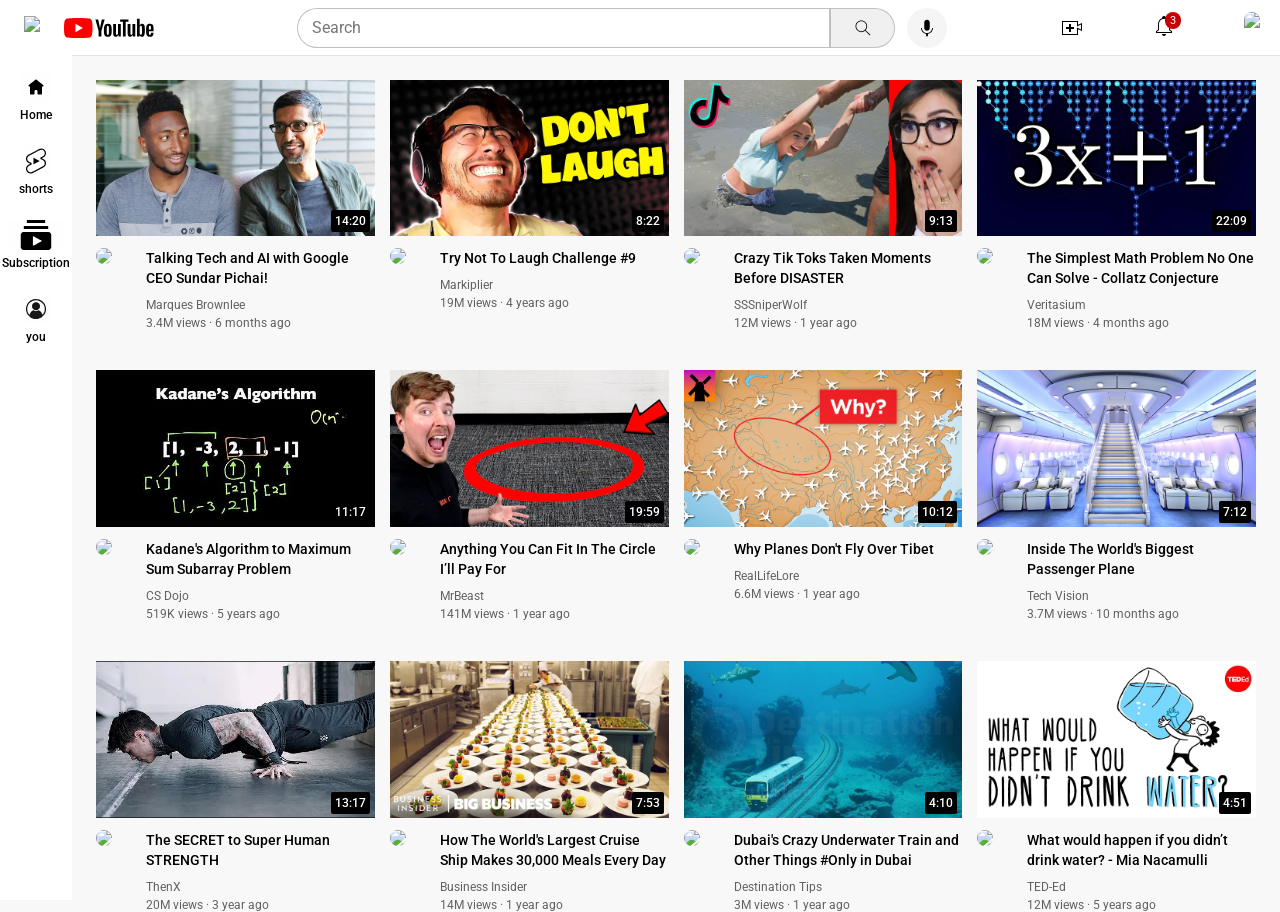
==== youtube_clones.html @ fdaccee3 "YouTube clone UI (HTML & CSS)" ====
<!DOCTYPE html>
<html>
  <head>
      <title>youtube.clone</title>
      <link rel="preconnect" href="https://fonts.googleapis.com">
      <link rel="preconnect" href="https://fonts.gstatic.com" crossorigin>
      <link href="https://fonts.googleapis.com/css2?family=Roboto:ital,wght@0,100..900;1,100..900&display=swap" rel="stylesheet">


      <link rel="stylesheet" href="style/general.css">
      <link rel="stylesheet" href="style/header.css">
      <link rel="stylesheet" href="style/sidebar.css">
      <link rel="stylesheet" href="style/video.css">
      <link rel="stylesheet" href="style/mobile.css">


   </head>
    <body>

    <div class="header">

      <div class="left-section"> 
         <img class="hamburger-menu" src="icons/hamburger-menu.svg">
          <img class="youtube-logo" src="icons/youtube-logo.svg">
      </div>

     <div class="middle-section">
       <input class="search-bar" type="text" placeholder="Search"/>
       <button class="search-button" >
         <img class="search-icon" src="icons/search.svg">
         <div class="tooltip">Search</div>
       </button>

       <button class="voice-search-button" >
         <img class="voice-search-icon" src="icons/voice-search-icon.svg">
         <div class="tooltip">Search with your voice</div>
       </button>
     </div>


      <div class="right-section">
        <div class="upload-icon-container"> 
            <img class="upload-icon" src="icons/upload.svg">
            <div class="tooltip"> create </div>
        </div> 
      
        <div class="notifications-icon-container-full">
           <div  class="notifications-icon-container">
           <img class="notifications-icon" src="icons/notifications.svg">
           <div class="notifications-count">3</div>
          </div>
          <div class="tooltip"> notifications </div>
         </div>
        
        <img class="current-user-picture" src="channels/channel-photo.jpg">
      </div>
    </div>



    <div class="sidebar"> 
      <div class="sidebar-link"> <img src="icons/home.svg"> <div>Home</div> </div>
      <div class="sidebar-link"> <img src="icons/shorts.svg"> <div>shorts</div> </div>
      <div class="sidebar-link"> <img src="icons/subscriptions.svg"> <div>Subscription</div> </div>
      <div class="sidebar-link"> <img src="icons/you.svg"> <div> you </div> </div>
      
    </div>
     


     <div class=" video-grid">

      <div class="video-preview">
      <div class=" thumbnail-row">
        <img class="thumbnail" src="thumbnails/thumbnail-1.webp"> <div class="video-time"> 14:20 </div>
      </div>

    <div class="video-info-grid">
      <div class="channel-picture">
         <img class="profile-picture"  src="channels/channel-1.jpeg">
      </div>

      <div class="video-info">
       <p class="video-title"> 
        Talking Tech and AI with Google CEO Sundar Pichai! 
       </p>
       <p class="video-author"> 
        Marques Brownlee 
       </p>
       <p class="video-stats">
        3.4M views &#183; 6 months ago 
       </p>
     </div>
    </div>
  </div>


     
    <div class="video-preview">
      <div  class=" thumbnail-row">
       <img class="thumbnail" src="thumbnails/thumbnail-2.webp">
         <div class="video-time">8:22</div>
      </div>
       <div  class="video-info-grid">
        <div class="channel-picture">
          <img class="profile-picture"  src="channels/channel-2.jpeg">
         </div>

       <div class="video-info" > 
        <p class="video-title">  Try Not To Laugh Challenge #9 </p>
        <p class="video-author"> Markiplier </p>
        <p class="video-stats"> 19M views &#183; 4 years ago </p>
      </div>
     </div>
   </div>




   <div class="video-preview">
      <div class=" thumbnail-row">
        <img class="thumbnail" src="thumbnails/thumbnail-3.webp">
          <div class="video-time">9:13</div>
      </div>
    <div class="video-info-grid">
      <div class="channel-picture">
         <img class="profile-picture"  src="channels/channel-3.jpeg">
      </div>

      <div class="video-info">
       <p class="video-title"> 
       Crazy Tik Toks Taken Moments Before DISASTER 
       </p>
       <p class="video-author"> 
         SSSniperWolf
       </p>
       <p class="video-stats">
       12M views &#183; 1 year ago
       </p>
     </div>
    </div>
  </div>




   <div class="video-preview">
      <div class=" thumbnail-row">
        <img class="thumbnail" src="thumbnails/thumbnail-4.webp">
         <div class="video-time">22:09</div>
      </div>
    <div class="video-info-grid">
      <div class="channel-picture">
         <img class="profile-picture"  src="channels/channel-4.jpeg">
      </div>

      <div class="video-info">
       <p class="video-title"> 
       The Simplest Math Problem No One Can Solve - Collatz Conjecture
       </p>
       <p class="video-author"> 
        Veritasium
       </p>
       <p class="video-stats">
         18M views &#183; 4 months ago
       </p>
     </div>
    </div>
  </div>


   <div class="video-preview">
      <div class=" thumbnail-row">
        <img class="thumbnail" src="thumbnails/thumbnail-5.webp">
        <div class="video-time">11:17</div>
      </div>
    <div class="video-info-grid">
      <div class="channel-picture">
         <img class="profile-picture"  src="channels/channel-5.jpeg">
      </div>

      <div class="video-info">
       <p class="video-title"> 
       Kadane's Algorithm to Maximum Sum Subarray Problem
       </p>
       <p class="video-author"> 
        CS Dojo
       </p>
       <p class="video-stats">
          519K views &#183; 5 years ago
       </p>
     </div>
    </div>
  </div>



   <div class="video-preview">
      <div class=" thumbnail-row">
        <img class="thumbnail" src="thumbnails/thumbnail-6.webp">
          <div class="video-time">19:59</div>
      </div>
    <div class="video-info-grid">
      <div class="channel-picture">
         <img class="profile-picture"  src="channels/channel-6.jpeg">
      </div>

      <div class="video-info">
       <p class="video-title"> 
      Anything You Can Fit In The Circle I’ll Pay For
       </p>
       <p class="video-author"> 
        MrBeast
       </p>
       <p class="video-stats">
         141M views &#183; 1 year ago
       </p>
     </div>
    </div>
  </div>






  <div class="video-preview">
      <div class=" thumbnail-row">
        <img class="thumbnail" src="thumbnails/thumbnail-7.webp">
          <div class="video-time">10:12</div>
      </div>
    <div class="video-info-grid">
      <div class="channel-picture">
         <img class="profile-picture"  src="channels/channel-7.jpeg">
      </div>

      <div class="video-info">
       <p class="video-title"> 
         Why Planes Don't Fly Over Tibet
       </p>
       <p class="video-author"> 
        RealLifeLore
       </p>
       <p class="video-stats">
        6.6M views &#183; 1 year ago
       </p>
     </div>
    </div>
  </div>



   <div class="video-preview">
      <div class=" thumbnail-row">
        <img class="thumbnail" src="thumbnails/thumbnail-8.webp">
          <div class="video-time">7:12</div>
      </div>
    <div class="video-info-grid">
      <div class="channel-picture">
         <img class="profile-picture"  src="channels/channel-8.jpeg">
      </div>

      <div class="video-info">
       <p class="video-title"> 
        Inside The World's Biggest Passenger Plane
       </p>
       <p class="video-author"> 
         Tech Vision
       </p>
       <p class="video-stats">
         3.7M views &#183; 10 months ago
       </p>
     </div>
    </div>
  </div>








  <div class="video-preview">
      <div class=" thumbnail-row">
        <img class="thumbnail" src="thumbnails/thumbnail-9.webp">
          <div class="video-time">13:17</div>
      </div>
    <div class="video-info-grid">
      <div class="channel-picture">
         <img class="profile-picture"  src="channels/channel-9.jpeg">
      </div>

      <div class="video-info">
       <p class="video-title"> 
        The SECRET to Super Human STRENGTH
       </p>
       <p class="video-author"> 
         ThenX
       </p>
       <p class="video-stats">
         20M views &#183; 3 year ago
       </p>
     </div>
    </div>
  </div>



   <div class="video-preview">
      <div class=" thumbnail-row">
        <img class="thumbnail" src="thumbnails/thumbnail-10.webp">
          <div class="video-time">7:53</div>
      </div>
    <div class="video-info-grid">
      <div class="channel-picture">
         <img class="profile-picture"  src="channels/channel-10.jpeg">
      </div>

      <div class="video-info">
       <p class="video-title"> 
       How The World's Largest Cruise Ship Makes 30,000 Meals Every Day
       </p>
       <p class="video-author"> 
        Business Insider
       </p>
       <p class="video-stats">
         14M views &#183; 1 year ago
       </p>
     </div>
    </div>
  </div>



  <div class="video-preview">
      <div class=" thumbnail-row">
        <img class="thumbnail" src="thumbnails/thumbnail-11.webp">
          <div class="video-time">4:10</div>
      </div>
    <div class="video-info-grid">
      <div class="channel-picture">
         <img class="profile-picture"  src="channels/channel-11.jpeg">
      </div>

      <div class="video-info">
       <p class="video-title"> 
       Dubai's Crazy Underwater Train and Other Things #Only in Dubai
       </p>
       <p class="video-author"> 
         Destination Tips
       </p>
       <p class="video-stats">
         3M views &#183; 1 year ago
       </p>
     </div>
    </div>
  </div>



   <div class="video-preview">
      <div class=" thumbnail-row">
        <img class="thumbnail" src="thumbnails/thumbnail-12.webp">
          <div class="video-time">4:51</div>
      </div>
    <div class="video-info-grid">
      <div class="channel-picture">
         <img class="profile-picture"  src="channels/channel-12.jpeg">
      </div>

      <div class="video-info">
       <p class="video-title"> 
      What would happen if you didn’t drink water? - Mia Nacamulli
       </p>
       <p class="video-author"> 
       TED-Ed
       </p>
       <p class="video-stats">
        12M views &#183; 5 years ago
       </p>
     </div>
    </div>
  </div>




 </div>

  </body>
</html>
---- style/general.css ----
.p{
        font-family: roboto,arial;
        margin-top: 0;
        margin-bottom: 0;
      }

      body{
        margin: 0;
        padding-top: 80px;
        padding-left: 96px;
        padding-right: 24px;
        background-color: rgb(248, 248, 248);
        font-family: Roboto, Arial;
      }
---- style/header.css ----
.header{
        height: 55px;
        display: flex;
        flex-direction: row;
        justify-content: space-between;

        position: fixed;
        top: 0;
        left: 0;
        right: 0;
        z-index: 100;

        background-color: white;
        border-bottom-width: 1px;
        border-bottom-style: solid;
        border-bottom-color: rgb(228, 228, 228);
       
      }

      .left-section{
        display: flex;
        align-items: center;
      }

      .hamburger-menu {
        height: 24px;
        margin-left: 24px;
        margin-right: 24px; 
      }

     .youtube-logo {
       height: 20px;
     }

      .middle-section{
        flex: 1;
        margin-left: 50px;
        margin-right:20px;
        max-width: 650px;
        display: flex;
        align-items: center;
      }

      .search-bar {
       flex: 1;
       height: 40px;
       padding: 0 14px;
       font-size: 16px;

        border: 1px solid rgb(192, 192, 192);
        border-right: none;
        border-radius: 20px 0 0 20px;
        outline: none;
        width: 0;
        box-sizing: border-box;

       border-style: solid;
       border-color: rgb(192, 192, 192);
     }

     .search-bar::placeholder {
      font-family: Roboto, Arial;
      font-size: 16px;
     }

      .search-button {
       height: 40px;
       width: 64px;
       background-color: rgb(240, 240, 240);
       border: 1px solid rgb(192, 192, 192);
       border-left:none;
       border-radius: 0 20px 20px 0;
       margin-left: -1px;
       box-sizing: border-box;
     
      }

      .search-button,
      .voice-search-button, 
      .upload-icon-container,
      .notifications-icon-container-full {
      display: flex;
      justify-content: center;
      align-items: center;
      position: relative;
     }

      .search-button .tooltip, 
       .voice-search-button .tooltip,
       .upload-icon-container .tooltip,
       .notifications-icon-container-full .tooltip {
        font-family: Roboto, Arial;
        position: absolute;
        background-color: gray;
        color: white;
        padding-top: 4px;
        padding-bottom: 4px;
        padding-left: 8px;
        padding-right: 8px;
        border-radius: 2px;
        font-size: 12px;
        bottom: -30px;
        opacity: 0;
        transition: opacity 0.15s;
        pointer-events: none;
        white-space: nowrap;

      }

      .search-button:hover .tooltip, 
      .voice-search-button:hover .tooltip,
      .upload-icon-container:hover .tooltip,
      .notifications-icon-container-full:hover .tooltip {
       opacity: 1;
      }

      .search-icon {
       height: 20px;
  
      }

      .voice-search-button {
       height: 40px;
       width: 40px;
       margin-left: 12px;
       border-radius: 50%;
       border: none;
       background-color: rgb(245, 245, 245);
      }

      .voice-search-icon {
       height: 22px;
   
     }


      .right-section{
        width: 200px;
        margin-right: 20px;
        display: flex;
        align-items: center;
        justify-content: space-between;
        flex-shrink: 0;
      }

      .upload-icon {
        height: 24px;
      }
 
 
      .notifications-icon {
        height: 24px;
      }


      .notifications-icon-container {
        position: relative;
      }

      .notifications-count {
       position: absolute;
       top: -2px;
       right: -5px;
       background-color: rgb(200, 0, 0);
       color: white;
       font-family: Roboto, Arial;
       font-size: 11px;
       padding-left: 5px;
       padding-right: 5px;
       padding-top: 2px;
       padding-bottom: 2px;
       border-radius: 10px;
      }


     .current-user-picture {
       height: 32px;
       border-radius: 16px;
      }
---- style/sidebar.css ----
.sidebar {
  position: fixed;
  left: 0;
  bottom: 0;
  top: 55px;
  background-color: white;
  width: 72px;
  z-index: 200;
  padding-top: 5px;
}

.sidebar-link {
  height: 74px;
  display: flex;
  justify-content: center;
  align-items: center;
  flex-direction: column;
  cursor: pointer;
}

.sidebar-link:hover {
  background-color: rgb(235, 235, 235);
}

.sidebar-link img {
  height: 30px;
  margin-bottom: 6px;
}

.sidebar-link div {
  font-size: 12px;
  font-weight: 500;
}
---- style/video.css ----
.thumbnail {
        width: 100%;

      }
     
        .video-title{
        margin-top: 0;
        font-size: 14px;
        font-weight: 500;
        line-height: 20px;
        margin-bottom: 10px;
      }
     

      .profile-picture{
        width: 36px;
        border-radius: 50px;
  
      }
      .thumbnail-row{
        margin-bottom: 8px;
        position: relative;
      }

       .video-author,
      .video-stats{
        font-size: 12px;
        color: rgb(96, 96, 96);
        margin-top: 0;
        margin-bottom: 0;
      }

      .video-author{
        margin-bottom: 4px;
      }
      
      .video-info-grid{
        display: grid;
        grid-template-columns:50px 1fr;
      }

      .video-grid {
        display: grid;
        grid-template-columns: 1fr 1fr 1fr 1fr;
        column-gap: 15px;
        row-gap: 40px;
      }

      @media (max-width: 750px) {
      .video-grid {
       grid-template-columns: 1fr 1fr;
       }
      }

      @media (min-width: 751px) and (max-width: 999px) {
       .video-grid {
       grid-template-columns: 1fr 1fr 1fr;
       }
     }     

     @media (min-width: 1000px) {
      .video-grid {
      grid-template-columns: 1fr 1fr 1fr 1fr;
      }
     }

      .video-time {
      font-family: Roboto, Arial;
      font-size: 12px;
      font-weight: 500;
      padding-left: 4px;
      padding-right: 4px;
      padding-top: 4px;
      padding-bottom: 4px;
      border-radius: 2px;
      background-color: black;
      color: white;
      position: absolute;
      bottom: 8px;
      right: 5px;
      }
---- style/mobile.css ----
@media (max-width: 600px) {

  body {
    padding-left: 0;
    padding-right: 0;
  }

  .sidebar {
    display: none;
  }


  .middle-section {
    margin-left: 10px;
    margin-right: 10px;
    max-width: 100%;
  }

  .search-bar {
    font-size: 14px;
    height: 34px;
  }

  .search-button {
    height: 36px;
    width: 50px;
  }

  .voice-search-button {
    height: 36px;
    width: 36px;
  }

 
  .youtube-apps-icon-container,
  .notifications-icon-container-full {
    display: none;
  }

  .video-grid {
    grid-template-columns: 1fr;
    padding: 0 12px;
  }
}
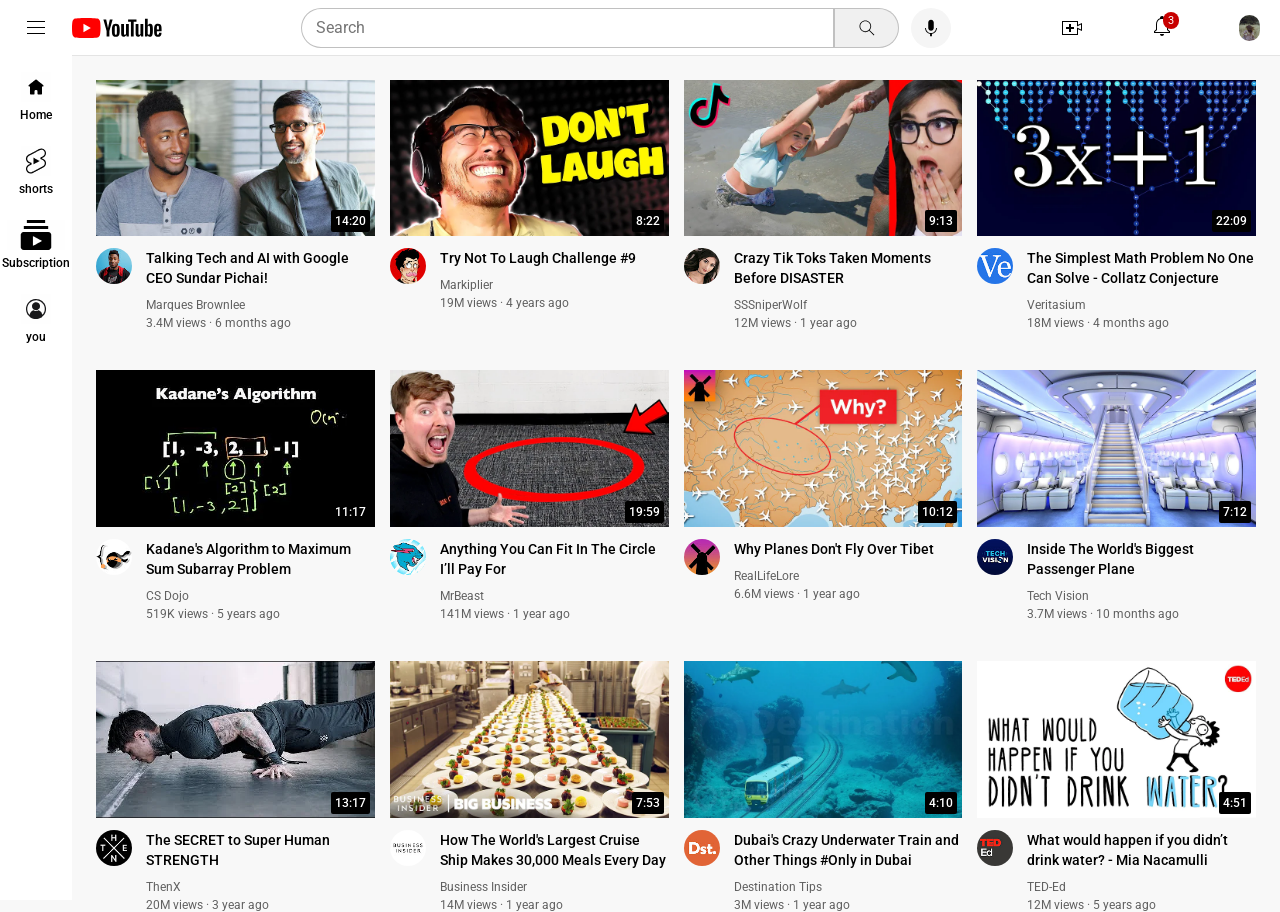
==== commit 71ae93d2: "added file" ====
--- a/youtube_clones.html
+++ b/youtube_clones.html
@@ -2,6 +2,8 @@
 <html>
   <head>
       <title>youtube.clone</title>
+      <meta name="viewport" content="width=device-width, initial-scale=1.0">
+
       <link rel="preconnect" href="https://fonts.googleapis.com">
       <link rel="preconnect" href="https://fonts.gstatic.com" crossorigin>
       <link href="https://fonts.googleapis.com/css2?family=Roboto:ital,wght@0,100..900;1,100..900&display=swap" rel="stylesheet">
--- a/style/header.css
+++ b/style/header.css
@@ -174,8 +174,8 @@
 
 
      .current-user-picture {
-       height: 32px;
-       border-radius: 16px;
+       height: 26px;
+       border-radius: 30px;
       }
 
 
--- a/style/mobile.css
+++ b/style/mobile.css
@@ -1,4 +1,4 @@
-@media (max-width: 600px) {
+@media screen and (max-width: 650px){
 
   body {
     padding-left: 0;
